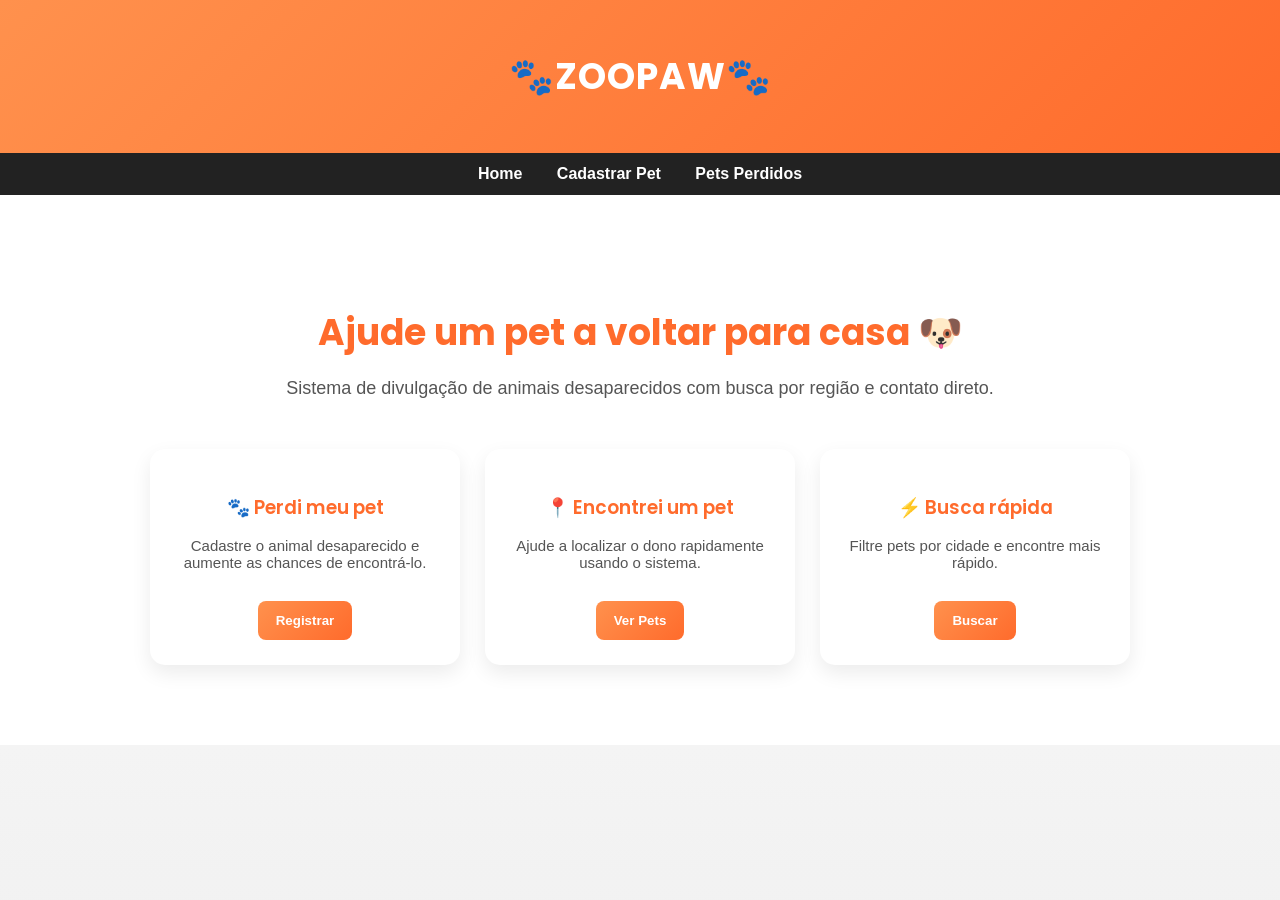
==== index.html @ e926d8c7 "fix: corrige carregamento do script no cadastro feat: melhora funcionamento do cadastro de pets" ====
<!DOCTYPE html>
<html lang="pt-br">

<head>
    <meta charset="UTF-8">
    <title>Alerta de Pets Perdidos</title>

    <!-- 🔥 FONTE PROFISSIONAL -->
    <link href="https://fonts.googleapis.com/css2?family=Poppins:wght@600;700&display=swap" rel="stylesheet">

    <style>

        body{
            margin:0;
            font-family: Arial, sans-serif;
            background: linear-gradient(180deg, #f4f4f4, #e9e9e9);
        }

        header{
            background: linear-gradient(135deg, #ff914d, #ff6b2c);
            color:white;
            padding:25px;
            text-align:center;
            font-size:18px;
            box-shadow:0 4px 10px rgba(0,0,0,0.1);
        }

        /* 🔥 TÍTULO PRINCIPAL DO HEADER */
        header h1{
            font-family: 'Poppins', sans-serif;
            font-weight: 700;
            letter-spacing: 1px;
        }

        nav{
            background-color:#222;
            padding:12px;
            text-align:center;
            position:sticky;
            top:0;
        }

        nav a{
            color:white;
            text-decoration:none;
            margin:15px;
            font-weight:bold;
            transition:0.3s;
        }

        nav a:hover{
            color:#ff914d;
        }

        /* ================= HERO ================= */

        .banner{
            padding:80px 20px;
            text-align:center;
            background: white;
        }

        .banner h1{
            color:#ff6b2c;
            font-size:36px;

            /* 🔥 FONTE MODERNA */
            font-family: 'Poppins', sans-serif;
            font-weight: 700;

            margin-bottom:10px;
        }

        .banner p{
            color:#555;
            font-size:18px;
        }

        /* ================= CARDS ================= */

        .cards{
            display:flex;
            justify-content:center;
            gap:25px;
            margin-top:50px;
            flex-wrap:wrap;
        }

        .card{
            background:white;
            padding:25px;
            width:260px;
            border-radius:15px;
            box-shadow:0 8px 20px rgba(0,0,0,0.08);
            text-align:center;
            transition:0.3s;
        }

        .card:hover{
            transform:translateY(-5px);
        }

        .card h3{
            color:#ff6b2c;

            /* 🔥 FONTE MAIS BONITA NOS TÍTULOS DOS CARDS */
            font-family: 'Poppins', sans-serif;
            font-weight: 600;

            margin-bottom:10px;
        }

        .card p{
            color:#555;
            font-size:15px;
        }

        /* ================= BOTÕES ================= */

        .card button{
            margin-top:15px;
            background: linear-gradient(135deg, #ff914d, #ff6b2c);
            color:white;
            border:none;
            padding:12px 18px;
            border-radius:8px;
            cursor:pointer;
            font-weight:bold;
            transition:0.3s;
        }

        .card button:hover{
            transform:scale(1.05);
        }

        /* ================= RESPONSIVO ================= */

        @media(max-width: 768px){
            .cards{
                flex-direction:column;
                align-items:center;
            }
        }

    </style>
</head>

<body>

<header>
    <h1>🐾ZOOPAW🐾</h1>
</header>

<nav>
    <a href="index.html">Home</a>
    <a href="pages/cadastro.html">Cadastrar Pet</a>
    <a href="pages/pets.html">Pets Perdidos</a>
</nav>

<section class="banner">

    <h1>Ajude um pet a voltar para casa 🐶</h1>

    <p>Sistema de divulgação de animais desaparecidos com busca por região e contato direto.</p>

    <div class="cards">

        <div class="card">
            <h3>🐾 Perdi meu pet</h3>
            <p>Cadastre o animal desaparecido e aumente as chances de encontrá-lo.</p>

            <a href="pages/cadastro.html">
                <button>Registrar</button>
            </a>
        </div>

        <div class="card">
            <h3>📍 Encontrei um pet</h3>
            <p>Ajude a localizar o dono rapidamente usando o sistema.</p>

            <a href="pages/pets.html">
                <button>Ver Pets</button>
            </a>
        </div>

        <div class="card">
            <h3>⚡ Busca rápida</h3>
            <p>Filtre pets por cidade e encontre mais rápido.</p>

            <a href="pages/pets.html">
                <button>Buscar</button>
            </a>
        </div>

    </div>

</section>

</body>
</html>
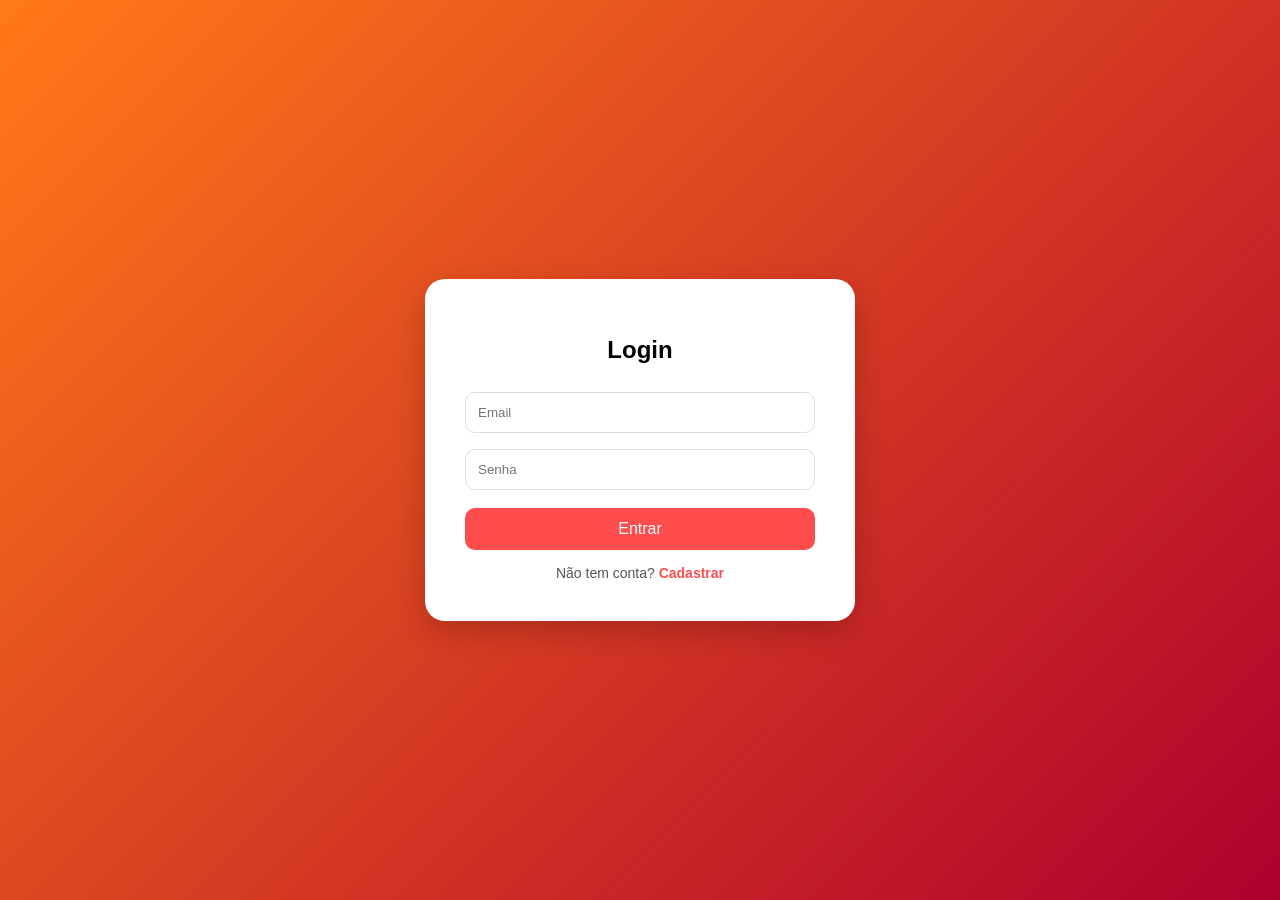
==== commit 2bcae6b9: "atualizações 26/05" ====
--- a/index.html
+++ b/index.html
@@ -196,5 +196,11 @@
 
 </section>
 
+<script src="js/script.js"></script>
+<script>
+    protegerPagina();
+</script>
+
+
 </body>
 </html>
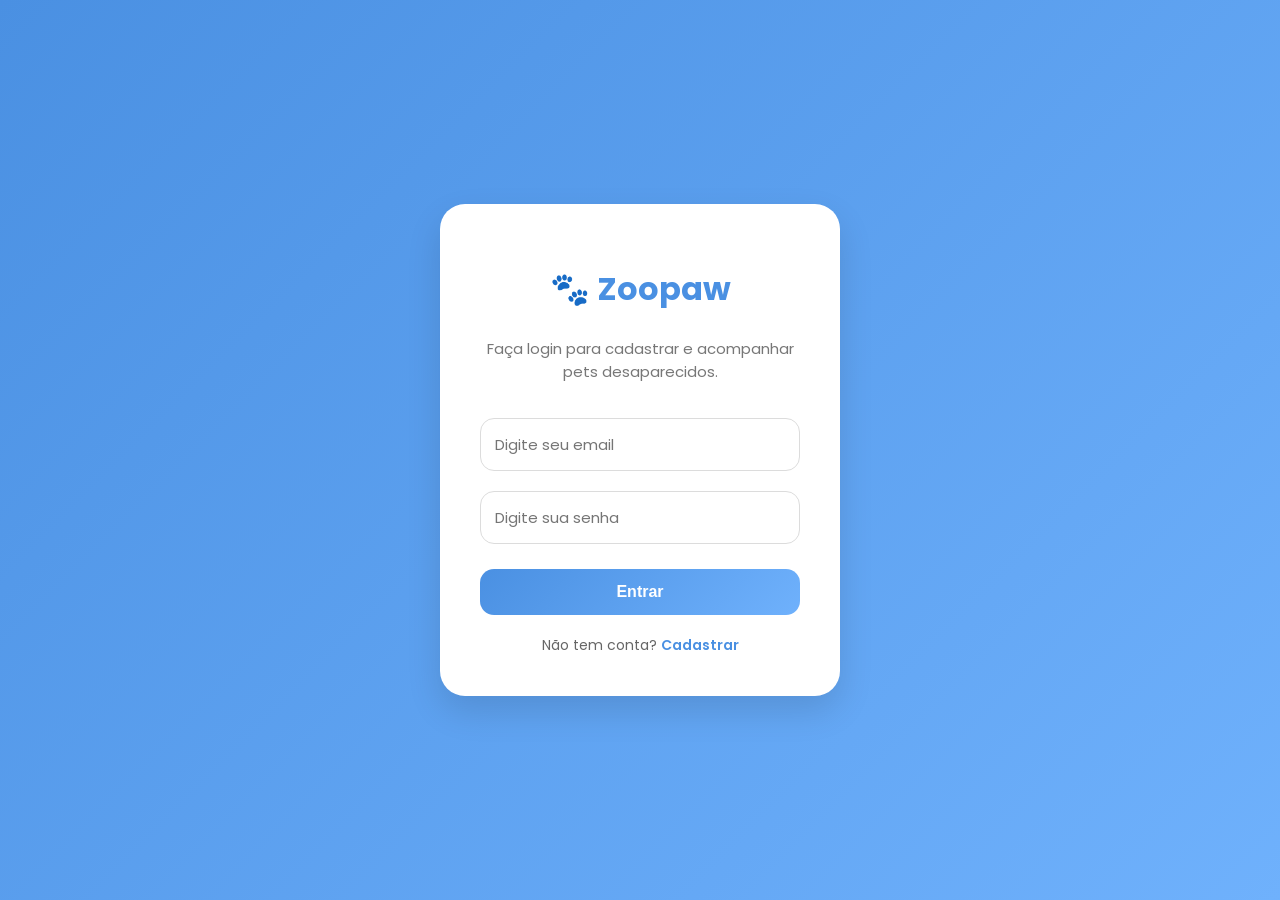
==== commit 80569633: "novas mudanças" ====
--- a/index.html
+++ b/index.html
@@ -3,142 +3,404 @@
 
 <head>
     <meta charset="UTF-8">
-    <title>Alerta de Pets Perdidos</title>
-
-    <!-- 🔥 FONTE PROFISSIONAL -->
-    <link href="https://fonts.googleapis.com/css2?family=Poppins:wght@600;700&display=swap" rel="stylesheet">
+    <meta name="viewport" content="width=device-width, initial-scale=1.0">
+    <title>ZOOPAW - Alerta de Pets Perdidos</title>
+
+    <!-- FONTE -->
+    <link href="https://fonts.googleapis.com/css2?family=Poppins:wght@400;500;600;700&display=swap" rel="stylesheet">
 
     <style>
 
+        *{
+            margin:0;
+            padding:0;
+            box-sizing:border-box;
+        }
+
         body{
-            margin:0;
-            font-family: Arial, sans-serif;
-            background: linear-gradient(180deg, #f4f4f4, #e9e9e9);
-        }
+            font-family:'Poppins', sans-serif;
+            background:#f5f9ff;
+            overflow-x:hidden;
+        }
+
+        /* ================= HEADER ================= */
 
         header{
-            background: linear-gradient(135deg, #ff914d, #ff6b2c);
+
+            background:
+            linear-gradient(
+                135deg,
+                #4A90E2,
+                #6FB1FC
+            );
+
+            padding:35px 20px;
+
+            text-align:center;
+
+            box-shadow:0 4px 15px rgba(0,0,0,0.08);
+        }
+
+        header h1{
+
             color:white;
-            padding:25px;
+
+            font-size:42px;
+
+            font-weight:700;
+
+            letter-spacing:1px;
+        }
+
+        /* ================= NAV ================= */
+
+        nav{
+
+            background:white;
+
+            padding:18px;
+
             text-align:center;
-            font-size:18px;
-            box-shadow:0 4px 10px rgba(0,0,0,0.1);
-        }
-
-        /* 🔥 TÍTULO PRINCIPAL DO HEADER */
-        header h1{
-            font-family: 'Poppins', sans-serif;
-            font-weight: 700;
-            letter-spacing: 1px;
-        }
-
-        nav{
-            background-color:#222;
-            padding:12px;
-            text-align:center;
+
+            box-shadow:0 2px 10px rgba(0,0,0,0.05);
+
             position:sticky;
+
             top:0;
+
+            z-index:1000;
         }
 
         nav a{
+
+            text-decoration:none;
+
+            color:#4A90E2;
+
+            font-weight:600;
+
+            margin:0 20px;
+
+            transition:0.3s;
+        }
+
+        nav a:hover{
+
+            color:#ff9f43;
+        }
+
+        /* ================= HERO ================= */
+
+        .hero{
+
+            min-height:85vh;
+
+            display:flex;
+            justify-content:space-between;
+            align-items:center;
+
+            gap:60px;
+
+            padding:80px 8%;
+
+            background:
+            linear-gradient(
+                135deg,
+                #f5f9ff,
+                #eef5ff
+            );
+        }
+
+        .hero-text{
+            flex:1;
+        }
+
+        .tag{
+
+            display:inline-block;
+
+            background:#e8f1ff;
+
+            color:#4A90E2;
+
+            padding:10px 18px;
+
+            border-radius:30px;
+
+            font-size:14px;
+
+            font-weight:600;
+
+            margin-bottom:25px;
+        }
+
+        .hero-text h1{
+
+            font-size:64px;
+
+            color:#2c3e50;
+
+            line-height:1.1;
+
+            margin-bottom:25px;
+        }
+
+        .hero-text p{
+
+            font-size:20px;
+
+            color:#666;
+
+            line-height:1.8;
+
+            max-width:650px;
+        }
+
+        /* ================= BOTÕES ================= */
+
+        .hero-buttons{
+
+            display:flex;
+
+            gap:20px;
+
+            margin-top:40px;
+
+            flex-wrap:wrap;
+        }
+
+        .hero-buttons button{
+
+            padding:16px 30px;
+
+            border:none;
+
+            border-radius:14px;
+
+            font-size:16px;
+
+            font-weight:600;
+
+            cursor:pointer;
+
+            transition:0.3s;
+
+            background:
+            linear-gradient(
+                135deg,
+                #4A90E2,
+                #6FB1FC
+            );
+
             color:white;
-            text-decoration:none;
-            margin:15px;
-            font-weight:bold;
-            transition:0.3s;
-        }
-
-        nav a:hover{
-            color:#ff914d;
-        }
-
-        /* ================= HERO ================= */
-
-        .banner{
-            padding:80px 20px;
-            text-align:center;
-            background: white;
-        }
-
-        .banner h1{
-            color:#ff6b2c;
-            font-size:36px;
-
-            /* 🔥 FONTE MODERNA */
-            font-family: 'Poppins', sans-serif;
-            font-weight: 700;
-
-            margin-bottom:10px;
-        }
-
-        .banner p{
-            color:#555;
-            font-size:18px;
-        }
-
-        /* ================= CARDS ================= */
-
-        .cards{
+
+            box-shadow:0 8px 20px rgba(74,144,226,0.25);
+        }
+
+        .hero-buttons button:hover{
+
+            transform:translateY(-4px);
+        }
+
+        .secondary-btn{
+
+            background:white !important;
+
+            color:#4A90E2 !important;
+
+            border:2px solid #4A90E2 !important;
+
+            box-shadow:none !important;
+        }
+
+        /* ================= IMAGEM ================= */
+
+        .hero-image{
+
+            flex:1;
+
             display:flex;
             justify-content:center;
+        }
+
+        .hero-image img{
+
+            width:100%;
+
+            max-width:520px;
+
+            border-radius:30px;
+
+            box-shadow:0 20px 40px rgba(0,0,0,0.12);
+
+            object-fit:cover;
+        }
+
+        /* ================= STATS ================= */
+
+        .stats{
+
+            display:flex;
+
+            gap:20px;
+
+            margin-top:55px;
+
+            flex-wrap:wrap;
+        }
+
+        .stat-box{
+
+            background:white;
+
+            padding:22px 28px;
+
+            border-radius:20px;
+
+            box-shadow:0 8px 20px rgba(0,0,0,0.06);
+
+            min-width:160px;
+
+            transition:0.3s;
+        }
+
+        .stat-box:hover{
+
+            transform:translateY(-5px);
+        }
+
+        .stat-box h3{
+
+            color:#4A90E2;
+
+            font-size:30px;
+
+            margin-bottom:5px;
+        }
+
+        .stat-box span{
+
+            color:#777;
+
+            font-size:14px;
+        }
+
+        /* ================= FEATURES ================= */
+
+        .features{
+
+            display:flex;
+
+            justify-content:center;
+
             gap:25px;
-            margin-top:50px;
+
             flex-wrap:wrap;
-        }
-
-        .card{
+
+            padding:90px 20px;
+
             background:white;
-            padding:25px;
-            width:260px;
-            border-radius:15px;
-            box-shadow:0 8px 20px rgba(0,0,0,0.08);
+        }
+
+        .feature-card{
+
+            background:#f8fbff;
+
+            width:320px;
+
+            padding:35px;
+
+            border-radius:25px;
+
+            box-shadow:0 10px 25px rgba(0,0,0,0.06);
+
+            transition:0.3s;
+        }
+
+        .feature-card:hover{
+
+            transform:translateY(-7px);
+        }
+
+        .feature-card h3{
+
+            color:#4A90E2;
+
+            margin-bottom:15px;
+
+            font-size:22px;
+        }
+
+        .feature-card p{
+
+            color:#666;
+
+            line-height:1.7;
+        }
+
+        /* ================= FOOTER ================= */
+
+        footer{
+
+            background:#2c3e50;
+
+            color:white;
+
+            padding:50px 20px;
+
             text-align:center;
-            transition:0.3s;
-        }
-
-        .card:hover{
-            transform:translateY(-5px);
-        }
-
-        .card h3{
-            color:#ff6b2c;
-
-            /* 🔥 FONTE MAIS BONITA NOS TÍTULOS DOS CARDS */
-            font-family: 'Poppins', sans-serif;
-            font-weight: 600;
+        }
+
+        footer h2{
+
+            margin-bottom:15px;
+
+            font-size:28px;
+        }
+
+        footer p{
+
+            color:#d6d6d6;
 
             margin-bottom:10px;
         }
 
-        .card p{
-            color:#555;
-            font-size:15px;
-        }
-
-        /* ================= BOTÕES ================= */
-
-        .card button{
-            margin-top:15px;
-            background: linear-gradient(135deg, #ff914d, #ff6b2c);
-            color:white;
-            border:none;
-            padding:12px 18px;
-            border-radius:8px;
-            cursor:pointer;
-            font-weight:bold;
-            transition:0.3s;
-        }
-
-        .card button:hover{
-            transform:scale(1.05);
+        footer a{
+
+            color:#6FB1FC;
+
+            text-decoration:none;
         }
 
         /* ================= RESPONSIVO ================= */
 
-        @media(max-width: 768px){
-            .cards{
+        @media(max-width:950px){
+
+            .hero{
+
                 flex-direction:column;
-                align-items:center;
+
+                text-align:center;
+            }
+
+            .hero-text h1{
+
+                font-size:42px;
+            }
+
+            .hero-buttons{
+
+                justify-content:center;
+            }
+
+            .stats{
+
+                justify-content:center;
+            }
+
+            .hero-image img{
+
+                max-width:100%;
             }
         }
 
@@ -147,60 +409,188 @@
 
 <body>
 
-<header>
-    <h1>🐾ZOOPAW🐾</h1>
-</header>
-
-<nav>
+    <!-- HEADER -->
+
+    <header>
+
+        <h1>🐾 ZOOPAW 🐾</h1>
+
+    </header>
+
+    <!-- NAV -->
+
+    <nav>
+
     <a href="index.html">Home</a>
-    <a href="pages/cadastro.html">Cadastrar Pet</a>
-    <a href="pages/pets.html">Pets Perdidos</a>
+
+    <a href="pages/cadastro.html">
+        Cadastrar Pet
+    </a>
+
+    <a href="pages/pets.html">
+        Pets Perdidos
+    </a>
+
+    <a href="#" onclick="logout()">
+        Sair
+    </a>
+
 </nav>
 
-<section class="banner">
-
-    <h1>Ajude um pet a voltar para casa 🐶</h1>
-
-    <p>Sistema de divulgação de animais desaparecidos com busca por região e contato direto.</p>
-
-    <div class="cards">
-
-        <div class="card">
-            <h3>🐾 Perdi meu pet</h3>
-            <p>Cadastre o animal desaparecido e aumente as chances de encontrá-lo.</p>
-
-            <a href="pages/cadastro.html">
-                <button>Registrar</button>
+    <!-- HERO -->
+
+    <section class="hero">
+
+        <div class="hero-text">
+
+            <span class="tag">
+                🐾 Plataforma de ajuda animal
+            </span>
+
+            <h1>
+                Ajude um pet a voltar para casa
+            </h1>
+
+            <p>
+                Sistema inteligente para divulgação de pets desaparecidos,
+                geração de cartazes e busca por região.
+            </p>
+
+            <div class="hero-buttons">
+
+                <a href="pages/cadastro.html">
+
+                    <button>
+                        Cadastrar Pet
+                    </button>
+
+                </a>
+
+                <a href="pages/pets.html">
+
+                    <button class="secondary-btn">
+                        Ver Pets
+                    </button>
+
+                </a>
+
+            </div>
+
+            <!-- STATS -->
+
+            <div class="stats">
+
+                <div class="stat-box">
+
+                    <h3>+250</h3>
+
+                    <span>Pets cadastrados</span>
+
+                </div>
+
+                <div class="stat-box">
+
+                    <h3>+80</h3>
+
+                    <span>Pets encontrados</span>
+
+                </div>
+
+                <div class="stat-box">
+
+                    <h3>+15</h3>
+
+                    <span>Cidades atendidas</span>
+
+                </div>
+
+            </div>
+
+        </div>
+
+        <!-- IMAGEM -->
+
+        <div class="hero-image">
+
+            <img 
+                src="https://images.unsplash.com/photo-1517849845537-4d257902454a?q=80&w=1200&auto=format&fit=crop"
+                alt="Pet"
+            >
+
+        </div>
+
+    </section>
+
+    <!-- FEATURES -->
+
+    <section class="features">
+
+        <div class="feature-card">
+
+            <h3>📍 Busca por região</h3>
+
+            <p>
+                Encontre pets desaparecidos rapidamente usando filtros por cidade.
+            </p>
+
+        </div>
+
+        <div class="feature-card">
+
+            <h3>📄 Cartazes automáticos</h3>
+
+            <p>
+                Gere PDFs profissionais para divulgar animais desaparecidos.
+            </p>
+
+        </div>
+
+        <div class="feature-card">
+
+            <h3>💬 Contato rápido</h3>
+
+            <p>
+                Entre em contato diretamente com o responsável via WhatsApp.
+            </p>
+
+        </div>
+
+    </section>
+
+    <!-- FOOTER -->
+
+    <footer>
+
+        <h2>🐾 ZOOPAW</h2>
+
+        <p>
+            Sistema de alerta e divulgação de pets desaparecidos.
+        </p>
+
+        <p>
+            Projeto acadêmico desenvolvido na Fatec.
+        </p>
+
+        <p>
+            GitHub:
+            <a href="#">
+                Seu repositório
             </a>
-        </div>
-
-        <div class="card">
-            <h3>📍 Encontrei um pet</h3>
-            <p>Ajude a localizar o dono rapidamente usando o sistema.</p>
-
-            <a href="pages/pets.html">
-                <button>Ver Pets</button>
-            </a>
-        </div>
-
-        <div class="card">
-            <h3>⚡ Busca rápida</h3>
-            <p>Filtre pets por cidade e encontre mais rápido.</p>
-
-            <a href="pages/pets.html">
-                <button>Buscar</button>
-            </a>
-        </div>
-
-    </div>
-
-</section>
-
-<script src="js/script.js"></script>
-<script>
-    protegerPagina();
-</script>
-
+        </p>
+
+        <p>
+            © 2026 Zoopaw - Todos os direitos reservados
+        </p>
+
+    </footer>
+
+    <!-- JS -->
+
+    <script src="js/script.js"></script>
+
+    <script>
+        protegerPagina();
+    </script>
 
 </body>
 </html>
